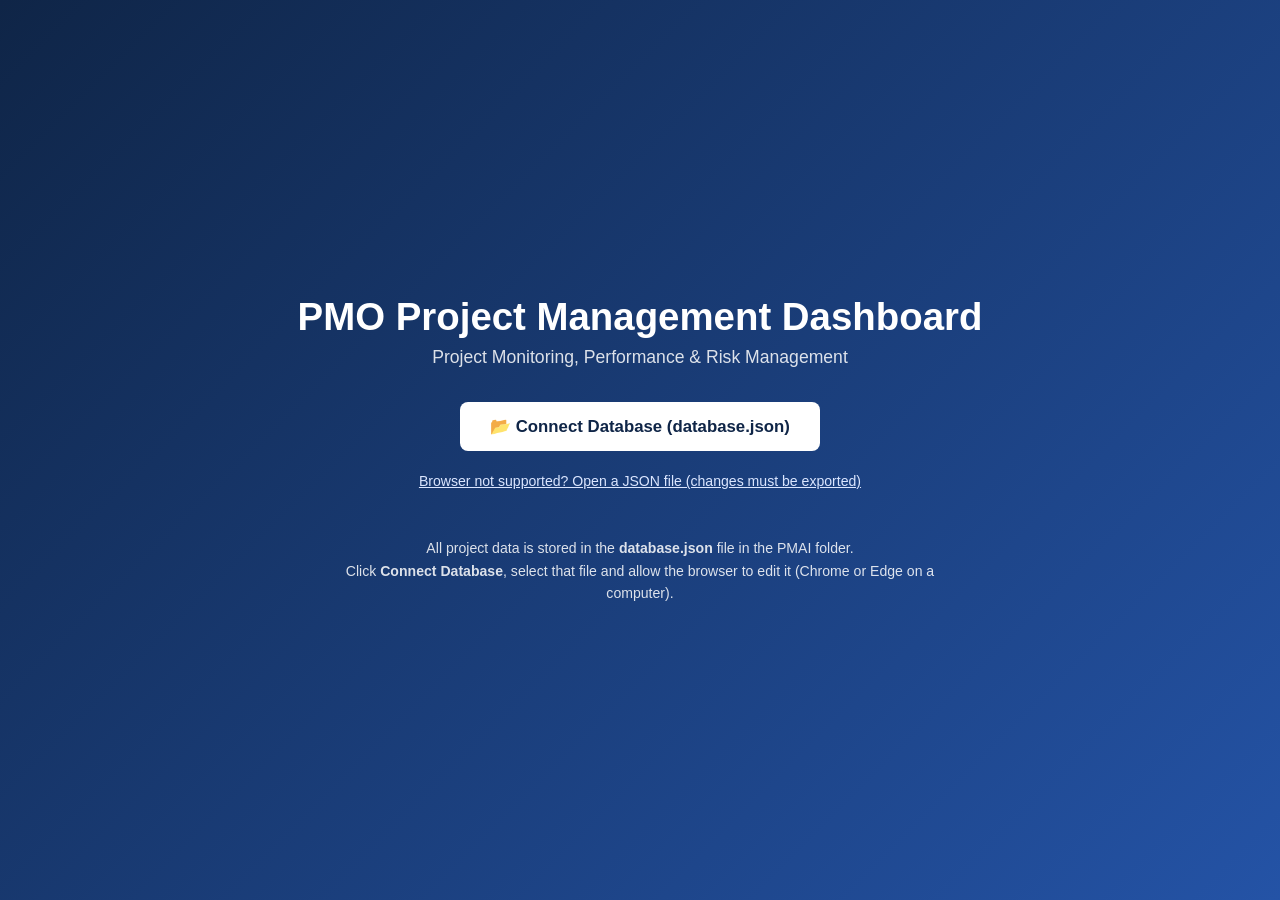
==== index.html @ eb4e0d33 "first commit" ====
<!DOCTYPE html>
<html lang="en">
<head>
<meta charset="UTF-8">
<meta name="viewport" content="width=device-width, initial-scale=1">
<title>PMO Project Management Dashboard</title>
<link rel="stylesheet" href="assets/css/style.css">
</head>
<body>

<!-- ===== Start screen: connect database.json ===== -->
<section id="welcome">
  <h1>PMO Project Management Dashboard</h1>
  <p>Project Monitoring, Performance &amp; Risk Management</p>
  <div id="connectBox">
    <button class="btn big" id="btnReconnect" style="display:none"></button>
    <button class="btn big" id="btnConnect">📂 Connect Database (database.json)</button>
    <div class="welcome-links">
      <a href="#" id="btnImport">Browser not supported? Open a JSON file (changes must be exported)</a>
    </div>
    <input type="file" id="importFile" accept=".json,application/json" hidden>
  </div>
  <div id="welcomeMsg"></div>
  <div class="welcome-note">
    All project data is stored in the <b>database.json</b> file in the PMAI folder.<br>
    Click <b>Connect Database</b>, select that file and allow the browser to edit it (Chrome or Edge on a computer).
  </div>
</section>

<!-- ===== Main application ===== -->
<div id="app">
  <aside id="side">
    <h2>📊 PMO Portal</h2>
    <nav id="nav">
      <a data-v="dashboard">🏠 Dashboard</a>
      <a data-v="projects">📁 Projects</a>
      <a data-v="add">➕ Add Project</a>
      <a data-v="risks">⚠️ Risks &amp; Issues</a>
      <a data-v="performance">📈 Performance</a>
      <a data-v="report">📄 Reports</a>
    </nav>
  </aside>
  <div id="sideShade"></div>
  <header>
    <div class="hl"><button class="btn sec" id="menuBtn">☰</button> <b>PMO Project Management Dashboard</b></div>
    <div class="hr">
      <button id="dbStatus" class="dbpill" title="Database options"></button>
      <button class="btn sm" id="btnSave" title="Write all data to database.json now">💾 Save Changes</button>
      <button class="btn sm sec" id="btnImportJson" title="Replace all data with another JSON file">Import JSON</button>
      <button class="btn sm sec" id="btnExport" title="Download a copy of database.json">Export JSON</button>
      <input type="file" id="hdrImport" accept=".json,application/json" hidden>
    </div>
  </header>
  <div id="banner"></div>
  <main id="view"></main>
</div>

<!-- ===== Modal dialog ===== -->
<div id="modal" class="modal-wrap">
  <div class="modal">
    <div class="modal-h"><h3 id="modalTitle"></h3><button class="x" data-close>&times;</button></div>
    <div class="modal-b" id="modalBody"></div>
    <div class="modal-f" id="modalFoot"></div>
  </div>
</div>
<div id="toast"></div>

<!-- Libraries (stored locally so the dashboard works offline) -->
<script src="assets/js/vendor/jquery-3.7.1.min.js"></script>
<script src="assets/js/vendor/chart.umd.min.js"></script>
<!-- Application files -->
<script src="assets/js/app.js"></script>
<script src="assets/js/sample-data.js"></script>
<script src="assets/js/database.js"></script>
<script src="assets/js/projects.js"></script>
<script src="assets/js/risks.js"></script>
<script src="assets/js/comments.js"></script>
<script src="assets/js/alerts.js"></script>
<script src="assets/js/charts.js"></script>
<script src="assets/js/dashboard.js"></script>
<script src="assets/js/reports.js"></script>
</body>
</html>
---- assets/css/style.css ----
/* =====================================================================
   PMO Dashboard - styles
   Colours, sidebar, cards, tables, badges and forms are taken from
   reference.html so the dashboard keeps the original look.
   ===================================================================== */

/* ---------- Base colours (same as reference.html) ---------- */
:root {
  --navy: #0f2547;
  --blue: #2453a6;
  --bg: #f2f4f8;
  --card: #fff;
  --text: #1d2939;
  --muted: #667085;
  --line: #e4e7ec;
  --g: #12a150;   /* green  = on track   */
  --y: #e89b0c;   /* yellow = attention  */
  --r: #d92d20;   /* red    = critical   */
}
* { box-sizing: border-box; }
body {
  margin: 0;
  font-family: Segoe UI, Arial, sans-serif;
  background: var(--bg);
  color: var(--text);
}

/* ---------- Start screen (Connect Database) ---------- */
#welcome {
  min-height: 100vh;
  display: flex;
  flex-direction: column;
  align-items: center;
  justify-content: center;
  background: linear-gradient(135deg, #0f2547, #2453a6);
  color: #fff;
  text-align: center;
  padding: 20px;
}
#welcome h1 { font-size: 2.4rem; margin: 0 0 8px; }
#welcome p { opacity: .85; margin: 0 0 28px; font-size: 1.1rem; }
.welcome-links { margin-top: 16px; font-size: .88rem; }
.welcome-links a { color: #dbe6ff; }
#welcomeMsg { margin-top: 18px; max-width: 640px; }
#welcomeMsg .note { color: var(--text); text-align: left; }
.welcome-note { margin-top: 30px; max-width: 620px; font-size: .88rem; opacity: .85; line-height: 1.6; }

/* ---------- Layout: sidebar, header, main ---------- */
#app { display: none; min-height: 100vh; }
aside {
  position: fixed;
  left: 0; top: 0; bottom: 0;
  width: 240px;
  background: var(--navy);
  color: #cfd8ea;
  padding: 20px 12px;
  z-index: 40;
  overflow-y: auto;
}
aside h2 { color: #fff; font-size: 1.1rem; margin: 0 8px 24px; }
aside a {
  display: block;
  padding: 11px 14px;
  border-radius: 8px;
  cursor: pointer;
  margin-bottom: 4px;
  color: #cfd8ea;
  font-size: .93rem;
}
aside a:hover { background: #1c3966; }
aside a.active { background: var(--blue); color: #fff; }

header {
  margin-left: 240px;
  background: #fff;
  border-bottom: 1px solid var(--line);
  padding: 12px 24px;
  display: flex;
  flex-wrap: wrap;
  align-items: center;
  justify-content: space-between;
  gap: 10px;
  position: sticky;
  top: 0;
  z-index: 30;
}
header b { font-size: 1.05rem; }
header .btn.sm { margin: 0; }
#menuBtn { display: none; }
.hl, .hr { display: flex; align-items: center; gap: 8px; flex-wrap: wrap; }
main { margin-left: 240px; padding: 24px; max-width: 1500px; }
#banner .note { margin: 14px 24px 0 264px; }
#sideShade { display: none; }

/* ---------- Titles, cards, grids ---------- */
h1.t { margin: 0; font-size: 1.7rem; }
p.sub { color: var(--muted); margin: 4px 0 20px; }
.grid { display: grid; gap: 16px; grid-template-columns: repeat(auto-fit, minmax(170px, 1fr)); margin-bottom: 20px; }
.grid2 { display: grid; gap: 16px; grid-template-columns: repeat(auto-fit, minmax(340px, 1fr)); margin-bottom: 20px; }
.card { background: var(--card); border-radius: 12px; padding: 18px; box-shadow: 0 1px 3px rgba(16, 24, 40, .1); }
.card h3 { margin: 0 0 14px; font-size: 1.05rem; }
.kpi small { color: var(--muted); display: block; margin-bottom: 6px; }
.kpi b { font-size: 1.5rem; }
.toolbar { display: flex; gap: 10px; flex-wrap: wrap; margin-bottom: 14px; align-items: center; }
.toolbar h2, .toolbar h3 { margin: 0; flex: 1; }
.toolbar input { max-width: 280px; }
.toolbar select { max-width: 340px; width: auto; }

/* ---------- Tables ---------- */
table { width: 100%; border-collapse: collapse; font-size: .9rem; }
th { text-align: left; color: var(--muted); font-weight: 600; padding: 10px 8px; border-bottom: 2px solid var(--line); white-space: nowrap; }
td { padding: 10px 8px; border-bottom: 1px solid var(--line); vertical-align: top; }
.tw { overflow-x: auto; }
table.kv td:first-child { font-weight: 600; width: 40%; }

/* ---------- Status badges (green / yellow / red) ---------- */
.badge { padding: 3px 10px; border-radius: 20px; font-size: .78rem; font-weight: 600; white-space: nowrap; display: inline-block; }
.green  { background: #dcfae6; color: #067647; }
.yellow { background: #fef0c7; color: #b54708; }
.red    { background: #fee4e2; color: #b42318; }
.gray   { background: #eef0f4; color: #475467; }
.blue   { background: #e0eaff; color: #1d3f8a; }
.txt-red { color: var(--r); }

/* ---------- Buttons ---------- */
.btn {
  border: 0;
  border-radius: 8px;
  padding: 8px 14px;
  cursor: pointer;
  font-size: .88rem;
  background: var(--blue);
  color: #fff;
  font-weight: 600;
  font-family: inherit;
}
.btn:disabled { opacity: .45; cursor: not-allowed; }
.btn.sec { background: #e9edf5; color: var(--navy); }
.btn.del { background: var(--r); }
.btn.ok  { background: var(--g); }
.btn.sm  { padding: 5px 10px; font-size: .8rem; margin: 0 3px 3px 0; }
.btn.big { background: #fff; color: var(--navy); padding: 14px 30px; font-size: 1.05rem; margin: 6px; }   /* start screen */
.form .btn.big { background: var(--blue); color: #fff; margin: 6px 6px 0 0; }                         /* form submit */

/* ---------- Progress bars ---------- */
.bar { height: 14px; background: #e9edf5; border-radius: 8px; overflow: hidden; }
.bar i { display: block; height: 100%; border-radius: 8px; }
.row { margin-bottom: 14px; }
.row div.l { display: flex; justify-content: space-between; font-size: .88rem; margin-bottom: 4px; }

/* ---------- Forms ---------- */
.form { display: grid; gap: 14px; grid-template-columns: repeat(auto-fit, minmax(220px, 1fr)); }
label { font-size: .82rem; font-weight: 600; display: block; margin-bottom: 4px; }
input, select, textarea { width: 100%; padding: 9px; border: 1px solid #cfd4dc; border-radius: 8px; font: inherit; background: #fff; }
input[readonly] { background: #f5f6f8; color: var(--muted); }
input.bad, select.bad, textarea.bad { border-color: var(--r); background: #fff5f4; }   /* field with an error */
.err { color: var(--r); font-size: .76rem; min-height: 14px; }
.hint { color: var(--muted); font-size: .76rem; }
.sec-t { grid-column: 1 / -1; font-weight: 700; color: var(--blue); border-bottom: 1px solid var(--line); padding-bottom: 4px; margin-top: 8px; }
.full { grid-column: 1 / -1; }

/* ---------- Notes and alerts ---------- */
.note { background: #eef4ff; border-left: 4px solid var(--blue); padding: 10px 14px; border-radius: 6px; font-size: .88rem; margin-bottom: 16px; }
.note.warn { background: #fffaeb; border-color: var(--y); }
.note.bad  { background: #fef3f2; border-color: var(--r); }
.note.good { background: #ecfdf3; border-color: var(--g); }
.alert { border-left: 5px solid var(--y); background: #fff; border-radius: 10px; padding: 12px 16px; margin-bottom: 12px; box-shadow: 0 1px 3px rgba(16, 24, 40, .08); }
.alert.red    { border-color: var(--r); }
.alert.yellow { border-color: var(--y); }
.alert.green  { border-color: var(--g); }
.alert.blue   { border-color: var(--blue); }
.alert b { display: block; margin-bottom: 4px; }
.alert small { color: var(--muted); }
.alert .rec { font-size: .88rem; color: #344054; margin-top: 4px; }
ul.clean { margin: 6px 0 12px; padding-left: 20px; }
ul.clean li { margin-bottom: 5px; }
li.check { list-style: none; margin-left: -20px; padding: 8px 12px; border-radius: 8px; margin-bottom: 6px; }
li.check.bad { background: #fef3f2; border-left: 4px solid var(--r); }

/* ---------- Comments and updates ---------- */
.entry { border: 1px solid var(--line); border-left: 4px solid var(--blue); border-radius: 8px; padding: 10px 14px; margin-bottom: 10px; }
.entry.comment { border-left-color: #98a2b3; }
.entry-h { display: flex; flex-wrap: wrap; align-items: center; gap: 8px; }
.entry-a { margin-left: auto; }
.entry-t { margin-top: 6px; font-size: .92rem; line-height: 1.5; }

/* ---------- Charts ---------- */
.chart-box { position: relative; height: 260px; }
.chart-box.sm { height: 220px; max-width: 320px; margin: auto; }

/* ---------- Modal dialog ---------- */
.modal-wrap { display: none; position: fixed; inset: 0; background: rgba(15, 37, 71, .45); z-index: 100; align-items: flex-start; justify-content: center; padding: 40px 16px; overflow-y: auto; }
.modal-wrap.open { display: flex; }
.modal { background: #fff; border-radius: 12px; width: 100%; max-width: 720px; box-shadow: 0 20px 50px rgba(0, 0, 0, .25); }
.modal-h { display: flex; justify-content: space-between; align-items: center; padding: 16px 20px; border-bottom: 1px solid var(--line); }
.modal-h h3 { margin: 0; font-size: 1.1rem; }
.modal-b { padding: 20px; max-height: 70vh; overflow-y: auto; }
.modal-b h3 { font-size: 1rem; margin-bottom: 10px; }
.modal-f { padding: 14px 20px; border-top: 1px solid var(--line); display: flex; justify-content: flex-end; gap: 8px; flex-wrap: wrap; }
.x { background: none; border: 0; font-size: 1.6rem; cursor: pointer; color: var(--muted); line-height: 1; }

/* ---------- Tabs (Risk Register / Issue Register) ---------- */
.tabs { display: flex; gap: 4px; border-bottom: 2px solid var(--line); margin-bottom: 18px; flex-wrap: wrap; }
.tabs a { padding: 9px 16px; cursor: pointer; color: var(--muted); font-weight: 600; font-size: .9rem; margin-bottom: -2px; border-bottom: 2px solid transparent; }
.tabs a.active { color: var(--blue); border-bottom-color: var(--blue); }

/* ---------- Toast message and save indicator ---------- */
#toast { position: fixed; top: 20px; right: 20px; background: var(--g); color: #fff; padding: 12px 20px; border-radius: 8px; display: none; z-index: 120; box-shadow: 0 4px 12px rgba(0, 0, 0, .2); max-width: 420px; }
.dbpill { font-size: .8rem; font-weight: 600; padding: 6px 12px; border-radius: 20px; border: 0; cursor: pointer; background: #eef0f4; color: #475467; font-family: inherit; }
.dbpill.ok   { background: #dcfae6; color: #067647; }
.dbpill.busy { background: #e0eaff; color: #1d3f8a; }
.dbpill.bad  { background: #fee4e2; color: #b42318; }
.dbpill.warn { background: #fef0c7; color: #b54708; }

/* ---------- Small helpers ---------- */
.muted { color: var(--muted); }
.small { font-size: .84rem; }
.mt { margin-top: 16px; }
.nowrap { white-space: nowrap; }

/* ---------- Report ---------- */
.report h2 { color: var(--navy); border-bottom: 2px solid var(--navy); padding-bottom: 6px; font-size: 1.15rem; }
.foot { text-align: center; color: var(--muted); margin-top: 24px; font-size: .85rem; }

/* ---------- Small screens: sidebar slides in from the left ---------- */
@media (max-width: 860px) {
  aside { transform: translateX(-100%); transition: transform .2s; }
  aside.open { transform: none; }
  aside.open + #sideShade { display: block; position: fixed; inset: 0; background: rgba(0, 0, 0, .35); z-index: 35; }
  header, main { margin-left: 0; }
  #menuBtn { display: inline-block; }
  header { padding: 10px 14px; }
  main { padding: 16px; }
  #banner .note { margin: 12px 16px 0; }
  #welcome h1 { font-size: 1.7rem; }
  .grid2 { grid-template-columns: 1fr; }
}

/* ---------- Print / Save as PDF: show only the page content ---------- */
@media print {
  aside, header, .noprint, #toast, #banner, #sideShade, .modal-wrap { display: none !important; }
  main { margin: 0 !important; padding: 0; }
  body { background: #fff; }
  .card { box-shadow: none; padding: 0; }
  .alert, tr, .entry { break-inside: avoid; }
}
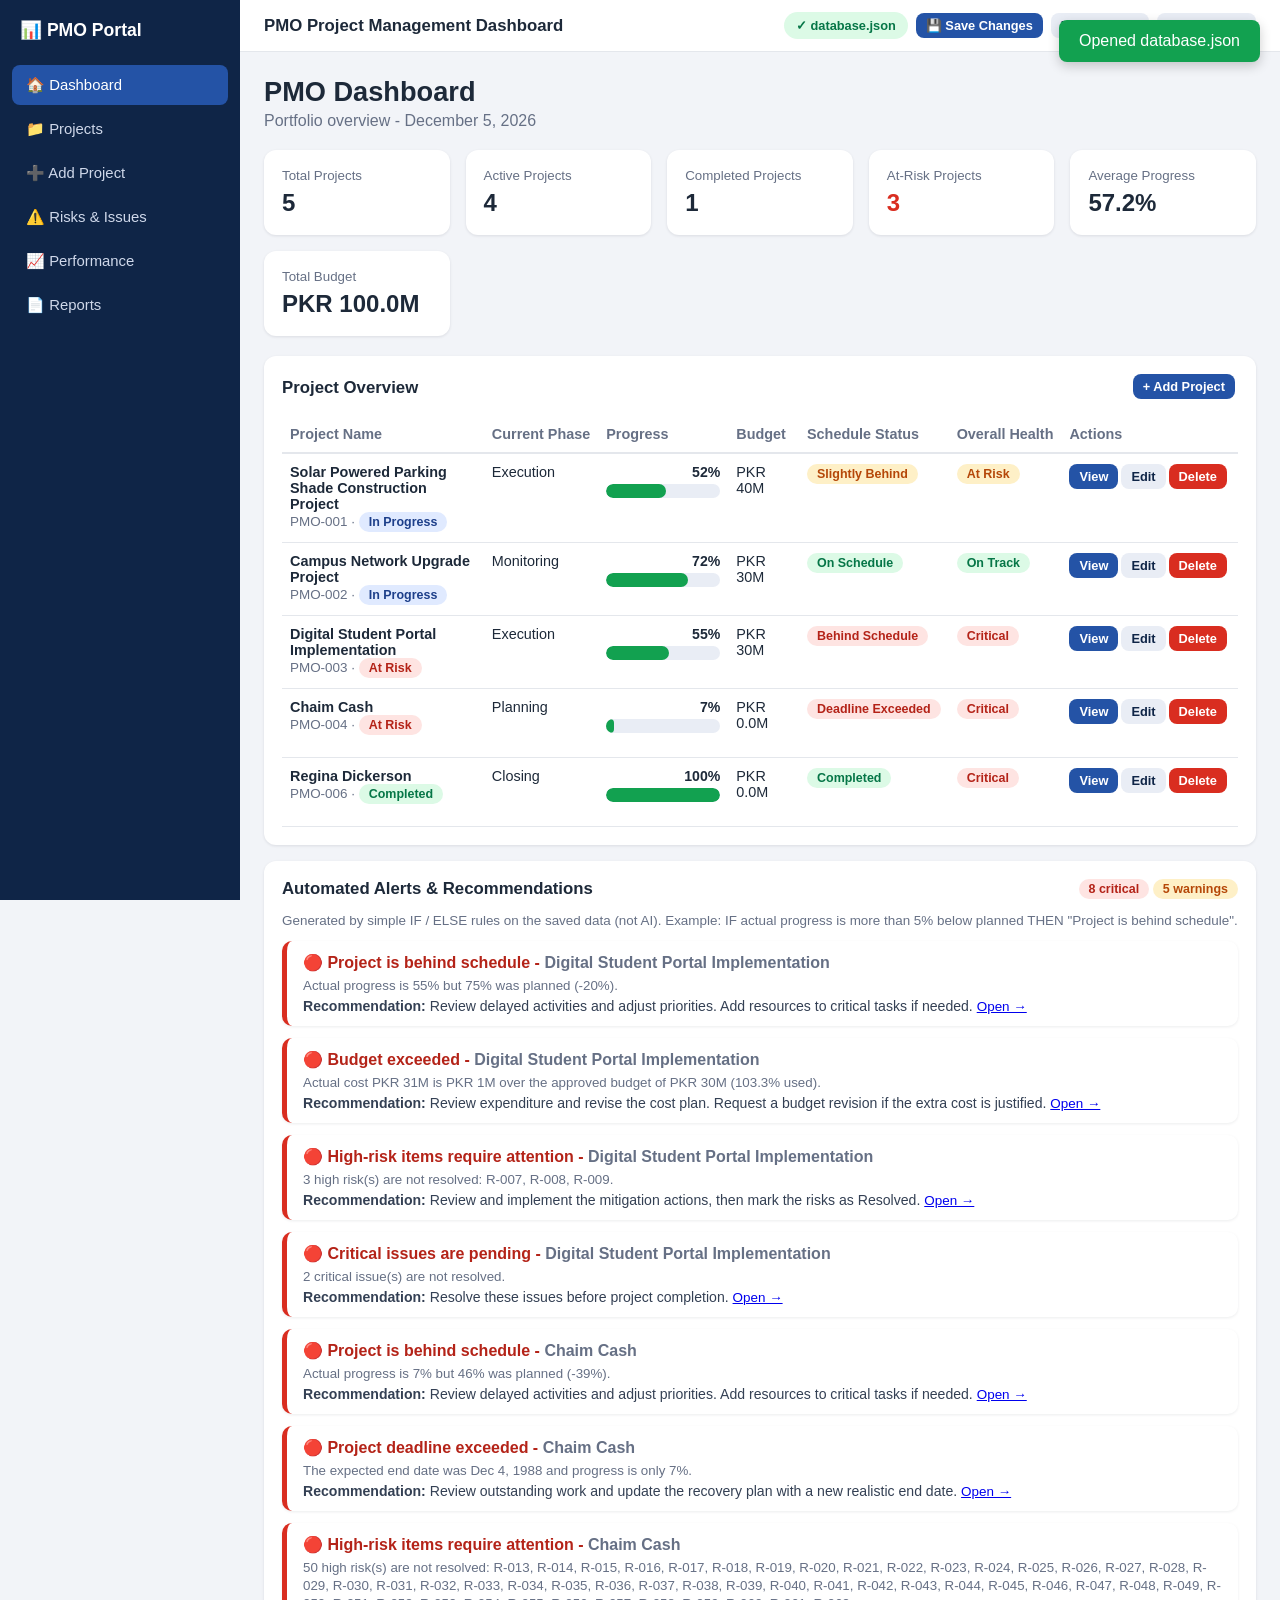
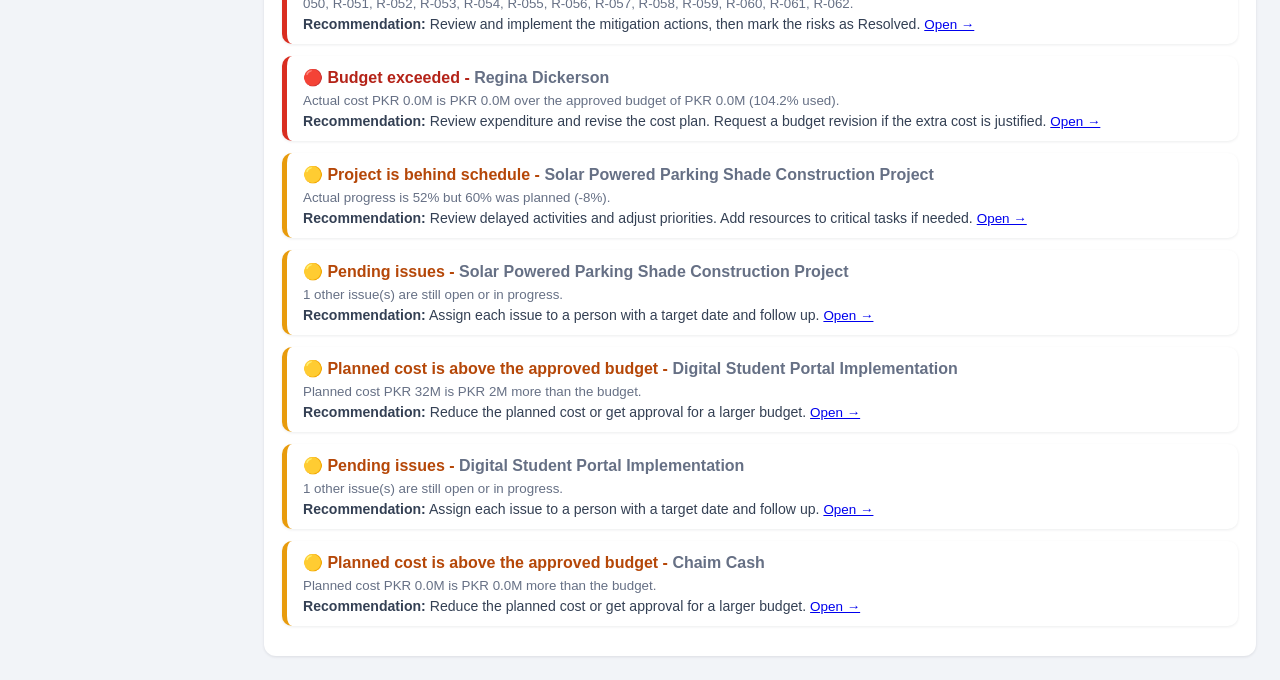
==== commit 11a6f02b: "first commit" ====
--- a/index.html
+++ b/index.html
@@ -12,7 +12,7 @@
 <section id="welcome">
   <h1>PMO Project Management Dashboard</h1>
   <p>Project Monitoring, Performance &amp; Risk Management</p>
-  <div id="connectBox">
+  <div id="connectBox" style="display:none">
     <button class="btn big" id="btnReconnect" style="display:none"></button>
     <button class="btn big" id="btnConnect">📂 Connect Database (database.json)</button>
     <div class="welcome-links">
@@ -20,10 +20,9 @@
     </div>
     <input type="file" id="importFile" accept=".json,application/json" hidden>
   </div>
-  <div id="welcomeMsg"></div>
-  <div class="welcome-note">
-    All project data is stored in the <b>database.json</b> file in the PMAI folder.<br>
-    Click <b>Connect Database</b>, select that file and allow the browser to edit it (Chrome or Edge on a computer).
+  <div id="welcomeMsg"><div class="note">Loading <b>database.json</b> from this folder…</div></div>
+  <div class="welcome-note" id="welcomeNote">
+    When <b>database.json</b> is in the same folder as this page, the dashboard opens it automatically.
   </div>
 </section>
 
